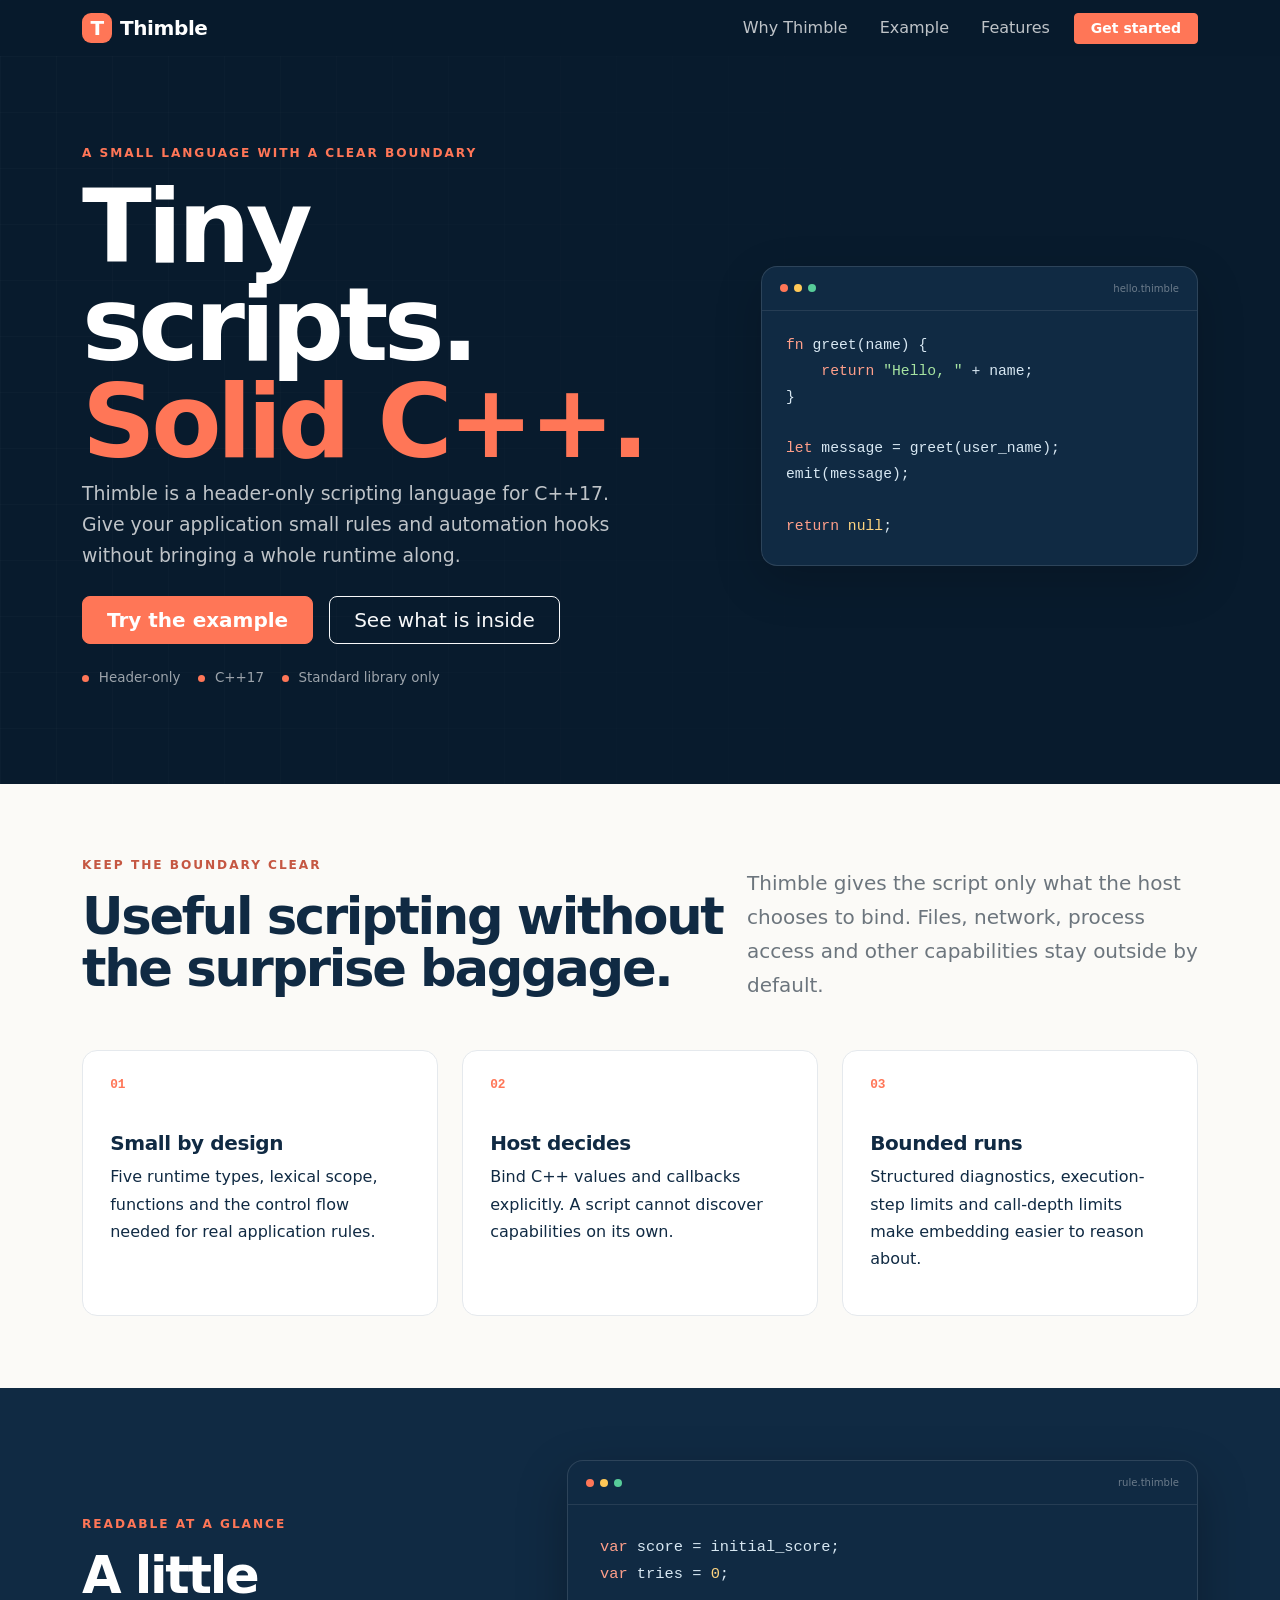
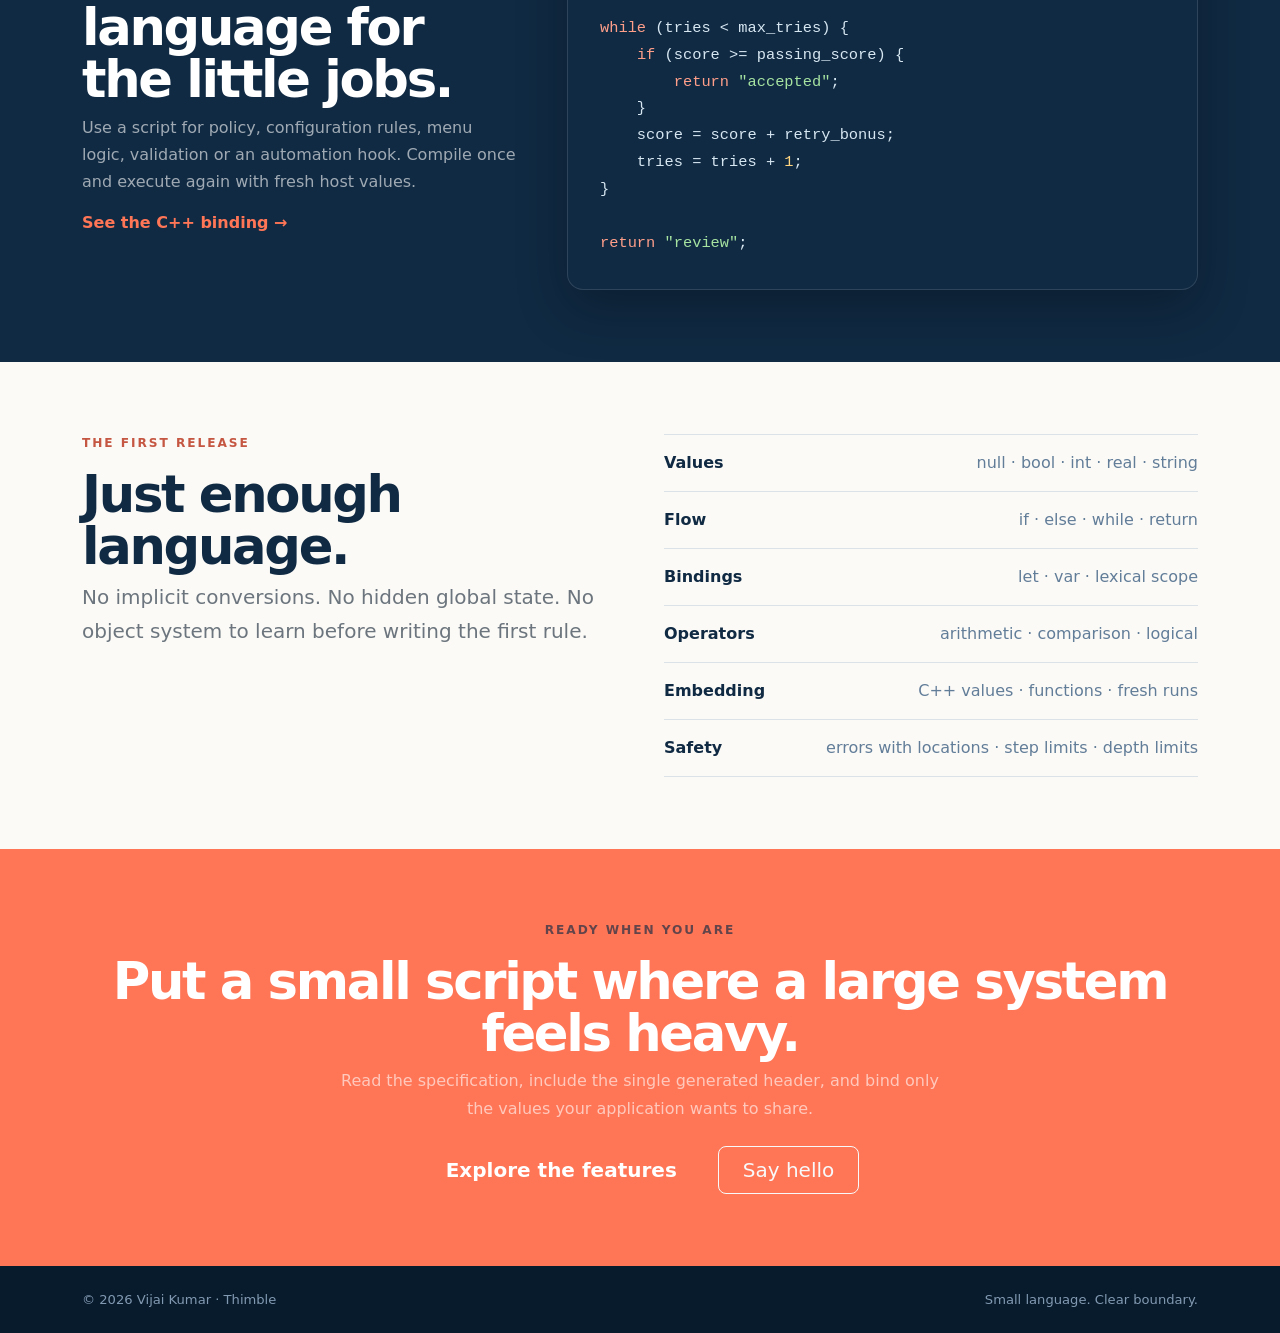
==== site/index.html @ 3c09d011 "Push a static site for docs website" ====
<!doctype html>
<html lang="en">
<head>
  <meta charset="utf-8">
  <meta name="viewport" content="width=device-width, initial-scale=1">
  <meta name="description" content="Thimble is a tiny, safe and embeddable C++17 scripting language.">
  <title>Thimble — tiny scripts for C++</title>
  <link rel="preconnect" href="https://cdn.jsdelivr.net">
  <link href="https://cdn.jsdelivr.net/npm/bootstrap@5.3.3/dist/css/bootstrap.min.css" rel="stylesheet">
  <link href="styles.css" rel="stylesheet">
</head>
<body>
  <nav class="navbar navbar-expand-lg navbar-dark fixed-top thimble-nav">
    <div class="container">
      <a class="navbar-brand d-flex align-items-center gap-2" href="#top">
        <span class="brand-mark">T</span>
        <span>Thimble</span>
      </a>
      <button class="navbar-toggler" type="button" data-bs-toggle="collapse" data-bs-target="#mainNav"
              aria-controls="mainNav" aria-expanded="false" aria-label="Toggle navigation">
        <span class="navbar-toggler-icon"></span>
      </button>
      <div class="collapse navbar-collapse" id="mainNav">
        <ul class="navbar-nav ms-auto align-items-lg-center gap-lg-3">
          <li class="nav-item"><a class="nav-link" href="#why">Why Thimble</a></li>
          <li class="nav-item"><a class="nav-link" href="#example">Example</a></li>
          <li class="nav-item"><a class="nav-link" href="#features">Features</a></li>
          <li class="nav-item"><a class="btn btn-sm btn-coral px-3" href="#get-started">Get started</a></li>
        </ul>
      </div>
    </div>
  </nav>

  <main id="top">
    <section class="hero-section">
      <div class="container position-relative">
        <div class="row align-items-center g-5">
          <div class="col-lg-7">
            <p class="eyebrow">A small language with a clear boundary</p>
            <h1>Tiny scripts.<br><span class="text-coral">Solid C++.</span></h1>
            <p class="hero-copy">Thimble is a header-only scripting language for C++17. Give your application small rules and automation hooks without bringing a whole runtime along.</p>
            <div class="d-flex flex-wrap gap-3 mt-4">
              <a class="btn btn-coral btn-lg px-4" href="#get-started">Try the example</a>
              <a class="btn btn-outline-light btn-lg px-4" href="#features">See what is inside</a>
            </div>
            <div class="hero-notes mt-4">
              <span><span class="dot"></span> Header-only</span>
              <span><span class="dot"></span> C++17</span>
              <span><span class="dot"></span> Standard library only</span>
            </div>
          </div>
          <div class="col-lg-5">
            <div class="code-card shadow-lg">
              <div class="code-top"><span></span><span></span><span></span><small>hello.thimble</small></div>
              <pre><code><span class="code-keyword">fn</span> greet(name) {
    <span class="code-keyword">return</span> <span class="code-string">"Hello, "</span> + name;
}

<span class="code-keyword">let</span> message = greet(user_name);
emit(message);

<span class="code-keyword">return</span> <span class="code-number">null</span>;</code></pre>
            </div>
          </div>
        </div>
      </div>
      <div class="hero-grid"></div>
    </section>

    <section id="why" class="section-light py-5">
      <div class="container py-lg-4">
        <div class="row g-4 align-items-end mb-5">
          <div class="col-lg-7">
            <p class="eyebrow eyebrow-dark">Keep the boundary clear</p>
            <h2>Useful scripting without the surprise baggage.</h2>
          </div>
          <div class="col-lg-5">
            <p class="lead text-secondary mb-0">Thimble gives the script only what the host chooses to bind. Files, network, process access and other capabilities stay outside by default.</p>
          </div>
        </div>
        <div class="row g-4">
          <div class="col-md-4"><div class="feature-card h-100"><div class="feature-icon">01</div><h3>Small by design</h3><p>Five runtime types, lexical scope, functions and the control flow needed for real application rules.</p></div></div>
          <div class="col-md-4"><div class="feature-card h-100"><div class="feature-icon">02</div><h3>Host decides</h3><p>Bind C++ values and callbacks explicitly. A script cannot discover capabilities on its own.</p></div></div>
          <div class="col-md-4"><div class="feature-card h-100"><div class="feature-icon">03</div><h3>Bounded runs</h3><p>Structured diagnostics, execution-step limits and call-depth limits make embedding easier to reason about.</p></div></div>
        </div>
      </div>
    </section>

    <section id="example" class="section-dark py-5">
      <div class="container py-lg-4">
        <div class="row g-5 align-items-center">
          <div class="col-lg-5">
            <p class="eyebrow">Readable at a glance</p>
            <h2 class="text-white">A little language for the little jobs.</h2>
            <p class="text-muted-light">Use a script for policy, configuration rules, menu logic, validation or an automation hook. Compile once and execute again with fresh host values.</p>
            <a class="link-coral" href="#get-started">See the C++ binding →</a>
          </div>
          <div class="col-lg-7">
            <div class="code-card code-card-large">
              <div class="code-top"><span></span><span></span><span></span><small>rule.thimble</small></div>
              <pre><code><span class="code-keyword">var</span> score = initial_score;
<span class="code-keyword">var</span> tries = <span class="code-number">0</span>;

<span class="code-keyword">while</span> (tries &lt; max_tries) {
    <span class="code-keyword">if</span> (score &gt;= passing_score) {
        <span class="code-keyword">return</span> <span class="code-string">"accepted"</span>;
    }
    score = score + retry_bonus;
    tries = tries + <span class="code-number">1</span>;
}

<span class="code-keyword">return</span> <span class="code-string">"review"</span>;</code></pre>
            </div>
          </div>
        </div>
      </div>
    </section>

    <section id="features" class="section-light py-5">
      <div class="container py-lg-4">
        <div class="row g-5">
          <div class="col-lg-6">
            <p class="eyebrow eyebrow-dark">The first release</p>
            <h2>Just enough language.</h2>
            <p class="lead text-secondary">No implicit conversions. No hidden global state. No object system to learn before writing the first rule.</p>
          </div>
          <div class="col-lg-6">
            <div class="feature-list">
              <div><strong>Values</strong><span>null · bool · int · real · string</span></div>
              <div><strong>Flow</strong><span>if · else · while · return</span></div>
              <div><strong>Bindings</strong><span>let · var · lexical scope</span></div>
              <div><strong>Operators</strong><span>arithmetic · comparison · logical</span></div>
              <div><strong>Embedding</strong><span>C++ values · functions · fresh runs</span></div>
              <div><strong>Safety</strong><span>errors with locations · step limits · depth limits</span></div>
            </div>
          </div>
        </div>
      </div>
    </section>

    <section id="get-started" class="cta-section py-5">
      <div class="container py-4 text-center">
        <p class="eyebrow">Ready when you are</p>
        <h2 class="text-white">Put a small script where a large system feels heavy.</h2>
        <p class="text-muted-light mx-auto cta-copy">Read the specification, include the single generated header, and bind only the values your application wants to share.</p>
        <div class="d-flex justify-content-center flex-wrap gap-3 mt-4">
          <a class="btn btn-coral btn-lg px-4" href="#features">Explore the features</a>
          <a class="btn btn-outline-light btn-lg px-4" href="mailto:hello@thimblelang.org">Say hello</a>
        </div>
      </div>
    </section>
  </main>

  <footer class="footer py-4">
    <div class="container d-flex flex-column flex-md-row justify-content-between gap-2">
      <span>© 2026 Vijai Kumar · Thimble</span>
      <span>Small language. Clear boundary.</span>
    </div>
  </footer>

  <script src="https://cdn.jsdelivr.net/npm/bootstrap@5.3.3/dist/js/bootstrap.bundle.min.js"></script>
</body>
</html>
---- site/styles.css ----
:root {
  --ink: #102a43;
  --ink-deep: #081b2d;
  --coral: #ff7657;
  --coral-soft: #fff0eb;
  --paper: #fbfaf7;
  --muted: #627d98;
}

html { scroll-behavior: smooth; }
body { color: var(--ink); background: var(--paper); font-family: Inter, ui-sans-serif, system-ui, -apple-system, BlinkMacSystemFont, "Segoe UI", sans-serif; }
.thimble-nav { background: rgba(8, 27, 45, .94); backdrop-filter: blur(12px); }
.navbar-brand { font-weight: 700; letter-spacing: -.02em; }
.brand-mark { display: inline-grid; place-items: center; width: 30px; height: 30px; border-radius: 9px; background: var(--coral); color: white; font-weight: 800; }
.nav-link { color: rgba(255,255,255,.74) !important; }
.nav-link:hover { color: white !important; }
.btn-coral { background: var(--coral); border-color: var(--coral); color: white; font-weight: 700; }
.btn-coral:hover { background: #ef6549; border-color: #ef6549; color: white; }
.text-coral, .link-coral { color: var(--coral); }
.link-coral { text-decoration: none; font-weight: 700; }
.link-coral:hover { color: #ffad98; }
.hero-section { overflow: hidden; position: relative; min-height: 700px; display: flex; align-items: center; padding: 9rem 0 6rem; color: white; background: var(--ink-deep); }
.hero-grid { position: absolute; inset: 0; opacity: .18; background-image: linear-gradient(rgba(255,255,255,.1) 1px, transparent 1px), linear-gradient(90deg, rgba(255,255,255,.1) 1px, transparent 1px); background-size: 56px 56px; mask-image: linear-gradient(to right, black, transparent 80%); pointer-events: none; }
.hero-section .container { z-index: 1; }
.eyebrow { color: var(--coral); font-size: .76rem; font-weight: 800; letter-spacing: .16em; text-transform: uppercase; }
.eyebrow-dark { color: #c55742; }
h1, h2, h3 { letter-spacing: -.045em; font-weight: 800; }
h1 { font-size: clamp(3.5rem, 8vw, 6.8rem); line-height: .95; }
h2 { font-size: clamp(2.1rem, 4vw, 3.6rem); line-height: 1.02; }
h3 { font-size: 1.25rem; letter-spacing: -.02em; }
.hero-copy { max-width: 560px; color: rgba(255,255,255,.74); font-size: 1.18rem; line-height: 1.65; }
.hero-notes { display: flex; flex-wrap: wrap; gap: 1.1rem; color: rgba(255,255,255,.6); font-size: .84rem; }
.dot { display: inline-block; width: 7px; height: 7px; margin-right: .35rem; border-radius: 50%; background: var(--coral); }
.code-card { position: relative; overflow: hidden; border: 1px solid rgba(255,255,255,.12); border-radius: 16px; background: #102a43; box-shadow: 0 18px 50px rgba(0,0,0,.28); }
.code-top { display: flex; align-items: center; gap: 6px; padding: 14px 18px; border-bottom: 1px solid rgba(255,255,255,.09); color: rgba(255,255,255,.38); font-size: .72rem; }
.code-top span { width: 8px; height: 8px; border-radius: 50%; background: #ff7657; }
.code-top span:nth-child(2) { background: #ffc857; }
.code-top span:nth-child(3) { background: #57cc99; }
.code-top small { margin-left: auto; }
pre { margin: 0; padding: 1.4rem 1.5rem 1.6rem; overflow-x: auto; color: #d7e7f2; font: .92rem/1.75 "SFMono-Regular", Consolas, "Liberation Mono", monospace; }
.code-keyword { color: #ff9f8a; }
.code-string { color: #a6e3a1; }
.code-number { color: #ffd580; }
.code-card-large pre { padding: 1.8rem 2rem 2rem; font-size: .96rem; }
.section-light { background: var(--paper); }
.section-dark { background: var(--ink); }
.feature-card { padding: 1.7rem; border: 1px solid #e5e9ed; border-radius: 15px; background: white; }
.feature-icon { margin-bottom: 2.5rem; color: var(--coral); font: 800 .8rem/1 "SFMono-Regular", Consolas, monospace; }
.feature-card p, .text-secondary { line-height: 1.7; }
.text-muted-light { color: rgba(255,255,255,.6); line-height: 1.7; }
.feature-list { border-top: 1px solid #dbe3e8; }
.feature-list > div { display: flex; justify-content: space-between; gap: 1rem; padding: 1rem 0; border-bottom: 1px solid #dbe3e8; }
.feature-list strong { color: var(--ink); }
.feature-list span { color: var(--muted); text-align: right; }
.cta-section { background: var(--coral); }
.cta-section .eyebrow { color: rgba(16,42,67,.65); }
.cta-copy { max-width: 620px; }
.footer { color: #829ab1; background: var(--ink-deep); font-size: .82rem; }
@media (max-width: 991.98px) { .hero-section { min-height: auto; } .feature-list { margin-top: 0; } }
@media (max-width: 575.98px) { .hero-section { padding-top: 8rem; } .hero-notes { gap: .7rem; } .feature-list > div { flex-direction: column; gap: .35rem; } .feature-list span { text-align: left; } }
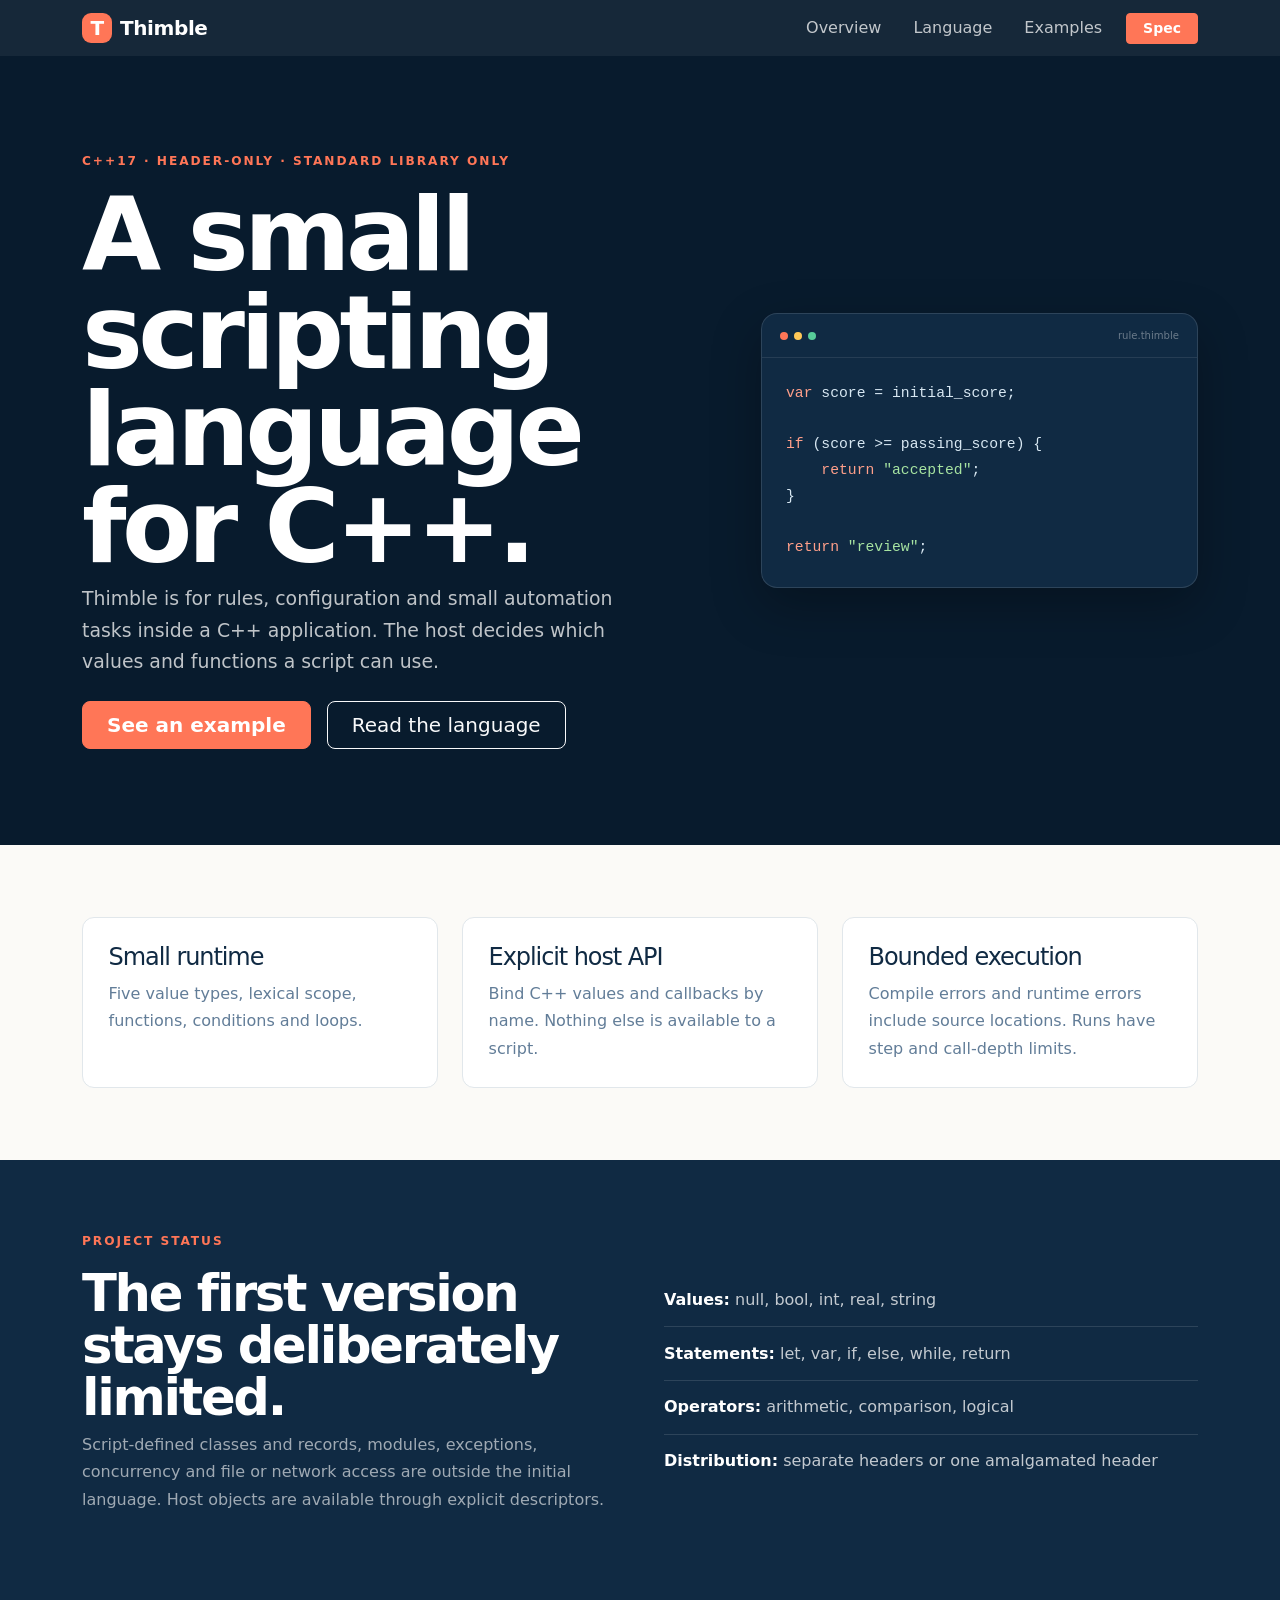
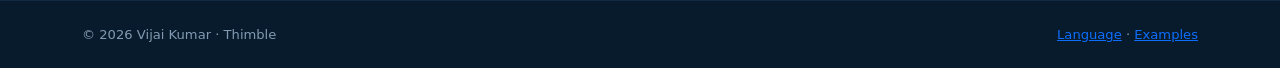
==== commit 43be477b: "Add collections and host objects" ====
--- a/site/index.html
+++ b/site/index.html
@@ -3,110 +3,51 @@
 <head>
   <meta charset="utf-8">
   <meta name="viewport" content="width=device-width, initial-scale=1">
-  <meta name="description" content="Thimble is a tiny, safe and embeddable C++17 scripting language.">
-  <title>Thimble — tiny scripts for C++</title>
-  <link rel="preconnect" href="https://cdn.jsdelivr.net">
+  <meta name="description" content="Thimble is a small embeddable scripting language for C++17.">
+  <title>Thimble: a small scripting language for C++</title>
   <link href="https://cdn.jsdelivr.net/npm/bootstrap@5.3.3/dist/css/bootstrap.min.css" rel="stylesheet">
   <link href="styles.css" rel="stylesheet">
 </head>
 <body>
-  <nav class="navbar navbar-expand-lg navbar-dark fixed-top thimble-nav">
+  <nav class="navbar navbar-expand-lg navbar-dark thimble-nav">
     <div class="container">
-      <a class="navbar-brand d-flex align-items-center gap-2" href="#top">
-        <span class="brand-mark">T</span>
-        <span>Thimble</span>
+      <a class="navbar-brand d-flex align-items-center gap-2" href="index.html">
+        <span class="brand-mark">T</span><span>Thimble</span>
       </a>
-      <button class="navbar-toggler" type="button" data-bs-toggle="collapse" data-bs-target="#mainNav"
-              aria-controls="mainNav" aria-expanded="false" aria-label="Toggle navigation">
+      <button class="navbar-toggler" type="button" data-bs-toggle="collapse" data-bs-target="#mainNav" aria-controls="mainNav" aria-expanded="false" aria-label="Toggle navigation">
         <span class="navbar-toggler-icon"></span>
       </button>
       <div class="collapse navbar-collapse" id="mainNav">
         <ul class="navbar-nav ms-auto align-items-lg-center gap-lg-3">
-          <li class="nav-item"><a class="nav-link" href="#why">Why Thimble</a></li>
-          <li class="nav-item"><a class="nav-link" href="#example">Example</a></li>
-          <li class="nav-item"><a class="nav-link" href="#features">Features</a></li>
-          <li class="nav-item"><a class="btn btn-sm btn-coral px-3" href="#get-started">Get started</a></li>
+          <li class="nav-item"><a class="nav-link active" href="index.html">Overview</a></li>
+          <li class="nav-item"><a class="nav-link" href="language.html">Language</a></li>
+          <li class="nav-item"><a class="nav-link" href="examples.html">Examples</a></li>
+          <li class="nav-item"><a class="btn btn-sm btn-coral px-3" href="language.html">Spec</a></li>
         </ul>
       </div>
     </div>
   </nav>
 
-  <main id="top">
-    <section class="hero-section">
-      <div class="container position-relative">
-        <div class="row align-items-center g-5">
+  <main>
+    <section class="page-hero">
+      <div class="container py-5">
+        <div class="row align-items-center g-5 py-lg-5">
           <div class="col-lg-7">
-            <p class="eyebrow">A small language with a clear boundary</p>
-            <h1>Tiny scripts.<br><span class="text-coral">Solid C++.</span></h1>
-            <p class="hero-copy">Thimble is a header-only scripting language for C++17. Give your application small rules and automation hooks without bringing a whole runtime along.</p>
+            <p class="eyebrow">C++17 · header-only · standard library only</p>
+            <h1>A small scripting language for C++.</h1>
+            <p class="hero-copy">Thimble is for rules, configuration and small automation tasks inside a C++ application. The host decides which values and functions a script can use.</p>
             <div class="d-flex flex-wrap gap-3 mt-4">
-              <a class="btn btn-coral btn-lg px-4" href="#get-started">Try the example</a>
-              <a class="btn btn-outline-light btn-lg px-4" href="#features">See what is inside</a>
-            </div>
-            <div class="hero-notes mt-4">
-              <span><span class="dot"></span> Header-only</span>
-              <span><span class="dot"></span> C++17</span>
-              <span><span class="dot"></span> Standard library only</span>
+              <a class="btn btn-coral btn-lg px-4" href="examples.html">See an example</a>
+              <a class="btn btn-outline-light btn-lg px-4" href="language.html">Read the language</a>
             </div>
           </div>
           <div class="col-lg-5">
-            <div class="code-card shadow-lg">
-              <div class="code-top"><span></span><span></span><span></span><small>hello.thimble</small></div>
-              <pre><code><span class="code-keyword">fn</span> greet(name) {
-    <span class="code-keyword">return</span> <span class="code-string">"Hello, "</span> + name;
-}
-
-<span class="code-keyword">let</span> message = greet(user_name);
-emit(message);
-
-<span class="code-keyword">return</span> <span class="code-number">null</span>;</code></pre>
-            </div>
-          </div>
-        </div>
-      </div>
-      <div class="hero-grid"></div>
-    </section>
-
-    <section id="why" class="section-light py-5">
-      <div class="container py-lg-4">
-        <div class="row g-4 align-items-end mb-5">
-          <div class="col-lg-7">
-            <p class="eyebrow eyebrow-dark">Keep the boundary clear</p>
-            <h2>Useful scripting without the surprise baggage.</h2>
-          </div>
-          <div class="col-lg-5">
-            <p class="lead text-secondary mb-0">Thimble gives the script only what the host chooses to bind. Files, network, process access and other capabilities stay outside by default.</p>
-          </div>
-        </div>
-        <div class="row g-4">
-          <div class="col-md-4"><div class="feature-card h-100"><div class="feature-icon">01</div><h3>Small by design</h3><p>Five runtime types, lexical scope, functions and the control flow needed for real application rules.</p></div></div>
-          <div class="col-md-4"><div class="feature-card h-100"><div class="feature-icon">02</div><h3>Host decides</h3><p>Bind C++ values and callbacks explicitly. A script cannot discover capabilities on its own.</p></div></div>
-          <div class="col-md-4"><div class="feature-card h-100"><div class="feature-icon">03</div><h3>Bounded runs</h3><p>Structured diagnostics, execution-step limits and call-depth limits make embedding easier to reason about.</p></div></div>
-        </div>
-      </div>
-    </section>
-
-    <section id="example" class="section-dark py-5">
-      <div class="container py-lg-4">
-        <div class="row g-5 align-items-center">
-          <div class="col-lg-5">
-            <p class="eyebrow">Readable at a glance</p>
-            <h2 class="text-white">A little language for the little jobs.</h2>
-            <p class="text-muted-light">Use a script for policy, configuration rules, menu logic, validation or an automation hook. Compile once and execute again with fresh host values.</p>
-            <a class="link-coral" href="#get-started">See the C++ binding →</a>
-          </div>
-          <div class="col-lg-7">
-            <div class="code-card code-card-large">
+            <div class="code-card">
               <div class="code-top"><span></span><span></span><span></span><small>rule.thimble</small></div>
               <pre><code><span class="code-keyword">var</span> score = initial_score;
-<span class="code-keyword">var</span> tries = <span class="code-number">0</span>;
 
-<span class="code-keyword">while</span> (tries &lt; max_tries) {
-    <span class="code-keyword">if</span> (score &gt;= passing_score) {
-        <span class="code-keyword">return</span> <span class="code-string">"accepted"</span>;
-    }
-    score = score + retry_bonus;
-    tries = tries + <span class="code-number">1</span>;
+<span class="code-keyword">if</span> (score &gt;= passing_score) {
+    <span class="code-keyword">return</span> <span class="code-string">"accepted"</span>;
 }
 
 <span class="code-keyword">return</span> <span class="code-string">"review"</span>;</code></pre>
@@ -116,48 +57,38 @@
       </div>
     </section>
 
-    <section id="features" class="section-light py-5">
+    <section class="section-light py-5">
       <div class="container py-lg-4">
-        <div class="row g-5">
-          <div class="col-lg-6">
-            <p class="eyebrow eyebrow-dark">The first release</p>
-            <h2>Just enough language.</h2>
-            <p class="lead text-secondary">No implicit conversions. No hidden global state. No object system to learn before writing the first rule.</p>
-          </div>
-          <div class="col-lg-6">
-            <div class="feature-list">
-              <div><strong>Values</strong><span>null · bool · int · real · string</span></div>
-              <div><strong>Flow</strong><span>if · else · while · return</span></div>
-              <div><strong>Bindings</strong><span>let · var · lexical scope</span></div>
-              <div><strong>Operators</strong><span>arithmetic · comparison · logical</span></div>
-              <div><strong>Embedding</strong><span>C++ values · functions · fresh runs</span></div>
-              <div><strong>Safety</strong><span>errors with locations · step limits · depth limits</span></div>
-            </div>
-          </div>
+        <div class="row g-4">
+          <div class="col-md-4"><div class="plain-card h-100"><h2 class="h4">Small runtime</h2><p>Five value types, lexical scope, functions, conditions and loops.</p></div></div>
+          <div class="col-md-4"><div class="plain-card h-100"><h2 class="h4">Explicit host API</h2><p>Bind C++ values and callbacks by name. Nothing else is available to a script.</p></div></div>
+          <div class="col-md-4"><div class="plain-card h-100"><h2 class="h4">Bounded execution</h2><p>Compile errors and runtime errors include source locations. Runs have step and call-depth limits.</p></div></div>
         </div>
       </div>
     </section>
 
-    <section id="get-started" class="cta-section py-5">
-      <div class="container py-4 text-center">
-        <p class="eyebrow">Ready when you are</p>
-        <h2 class="text-white">Put a small script where a large system feels heavy.</h2>
-        <p class="text-muted-light mx-auto cta-copy">Read the specification, include the single generated header, and bind only the values your application wants to share.</p>
-        <div class="d-flex justify-content-center flex-wrap gap-3 mt-4">
-          <a class="btn btn-coral btn-lg px-4" href="#features">Explore the features</a>
-          <a class="btn btn-outline-light btn-lg px-4" href="mailto:hello@thimblelang.org">Say hello</a>
+    <section class="section-dark py-5">
+      <div class="container py-lg-4">
+        <div class="row g-5 align-items-center">
+          <div class="col-lg-6">
+            <p class="eyebrow">Project status</p>
+            <h2 class="text-white">The first version stays deliberately limited.</h2>
+            <p class="text-muted-light">Script-defined classes and records, modules, exceptions, concurrency and file or network access are outside the initial language. Host objects are available through explicit descriptors.</p>
+          </div>
+          <div class="col-lg-6">
+            <ul class="simple-list">
+              <li><strong>Values:</strong> null, bool, int, real, string</li>
+              <li><strong>Statements:</strong> let, var, if, else, while, return</li>
+              <li><strong>Operators:</strong> arithmetic, comparison, logical</li>
+              <li><strong>Distribution:</strong> separate headers or one amalgamated header</li>
+            </ul>
+          </div>
         </div>
       </div>
     </section>
   </main>
 
-  <footer class="footer py-4">
-    <div class="container d-flex flex-column flex-md-row justify-content-between gap-2">
-      <span>© 2026 Vijai Kumar · Thimble</span>
-      <span>Small language. Clear boundary.</span>
-    </div>
-  </footer>
-
+  <footer class="footer py-4"><div class="container d-flex flex-column flex-md-row justify-content-between gap-2"><span>© 2026 Vijai Kumar · Thimble</span><span><a href="language.html">Language</a> · <a href="examples.html">Examples</a></span></div></footer>
   <script src="https://cdn.jsdelivr.net/npm/bootstrap@5.3.3/dist/js/bootstrap.bundle.min.js"></script>
 </body>
 </html>
--- a/site/styles.css
+++ b/site/styles.css
@@ -20,6 +20,9 @@
 .link-coral { text-decoration: none; font-weight: 700; }
 .link-coral:hover { color: #ffad98; }
 .hero-section { overflow: hidden; position: relative; min-height: 700px; display: flex; align-items: center; padding: 9rem 0 6rem; color: white; background: var(--ink-deep); }
+.page-hero { color: white; background: var(--ink-deep); }
+.subpage-header { padding-top: 4rem; background: var(--paper); border-bottom: 1px solid #e5e9ed; }
+.subpage-header h1 { max-width: 760px; font-size: clamp(2.8rem, 6vw, 5rem); }
 .hero-grid { position: absolute; inset: 0; opacity: .18; background-image: linear-gradient(rgba(255,255,255,.1) 1px, transparent 1px), linear-gradient(90deg, rgba(255,255,255,.1) 1px, transparent 1px); background-size: 56px 56px; mask-image: linear-gradient(to right, black, transparent 80%); pointer-events: none; }
 .hero-section .container { z-index: 1; }
 .eyebrow { color: var(--coral); font-size: .76rem; font-weight: 800; letter-spacing: .16em; text-transform: uppercase; }
@@ -41,10 +44,18 @@
 .code-keyword { color: #ff9f8a; }
 .code-string { color: #a6e3a1; }
 .code-number { color: #ffd580; }
+.code-comment { color: #8da7b8; }
 .code-card-large pre { padding: 1.8rem 2rem 2rem; font-size: .96rem; }
+.code-card-light { border-color: #dbe3e8; background: var(--ink); }
 .section-light { background: var(--paper); }
 .section-dark { background: var(--ink); }
 .feature-card { padding: 1.7rem; border: 1px solid #e5e9ed; border-radius: 15px; background: white; }
+.plain-card { padding: 1.6rem; border: 1px solid #e1e7eb; border-radius: 12px; background: white; }
+.plain-card p { margin: 0; color: var(--muted); line-height: 1.7; }
+.simple-list { padding-left: 0; margin: 0; color: rgba(255,255,255,.75); list-style: none; }
+.simple-list li { padding: .9rem 0; border-bottom: 1px solid rgba(255,255,255,.12); }
+.simple-list li:last-child { border-bottom: 0; }
+.simple-list strong { color: white; }
 .feature-icon { margin-bottom: 2.5rem; color: var(--coral); font: 800 .8rem/1 "SFMono-Regular", Consolas, monospace; }
 .feature-card p, .text-secondary { line-height: 1.7; }
 .text-muted-light { color: rgba(255,255,255,.6); line-height: 1.7; }
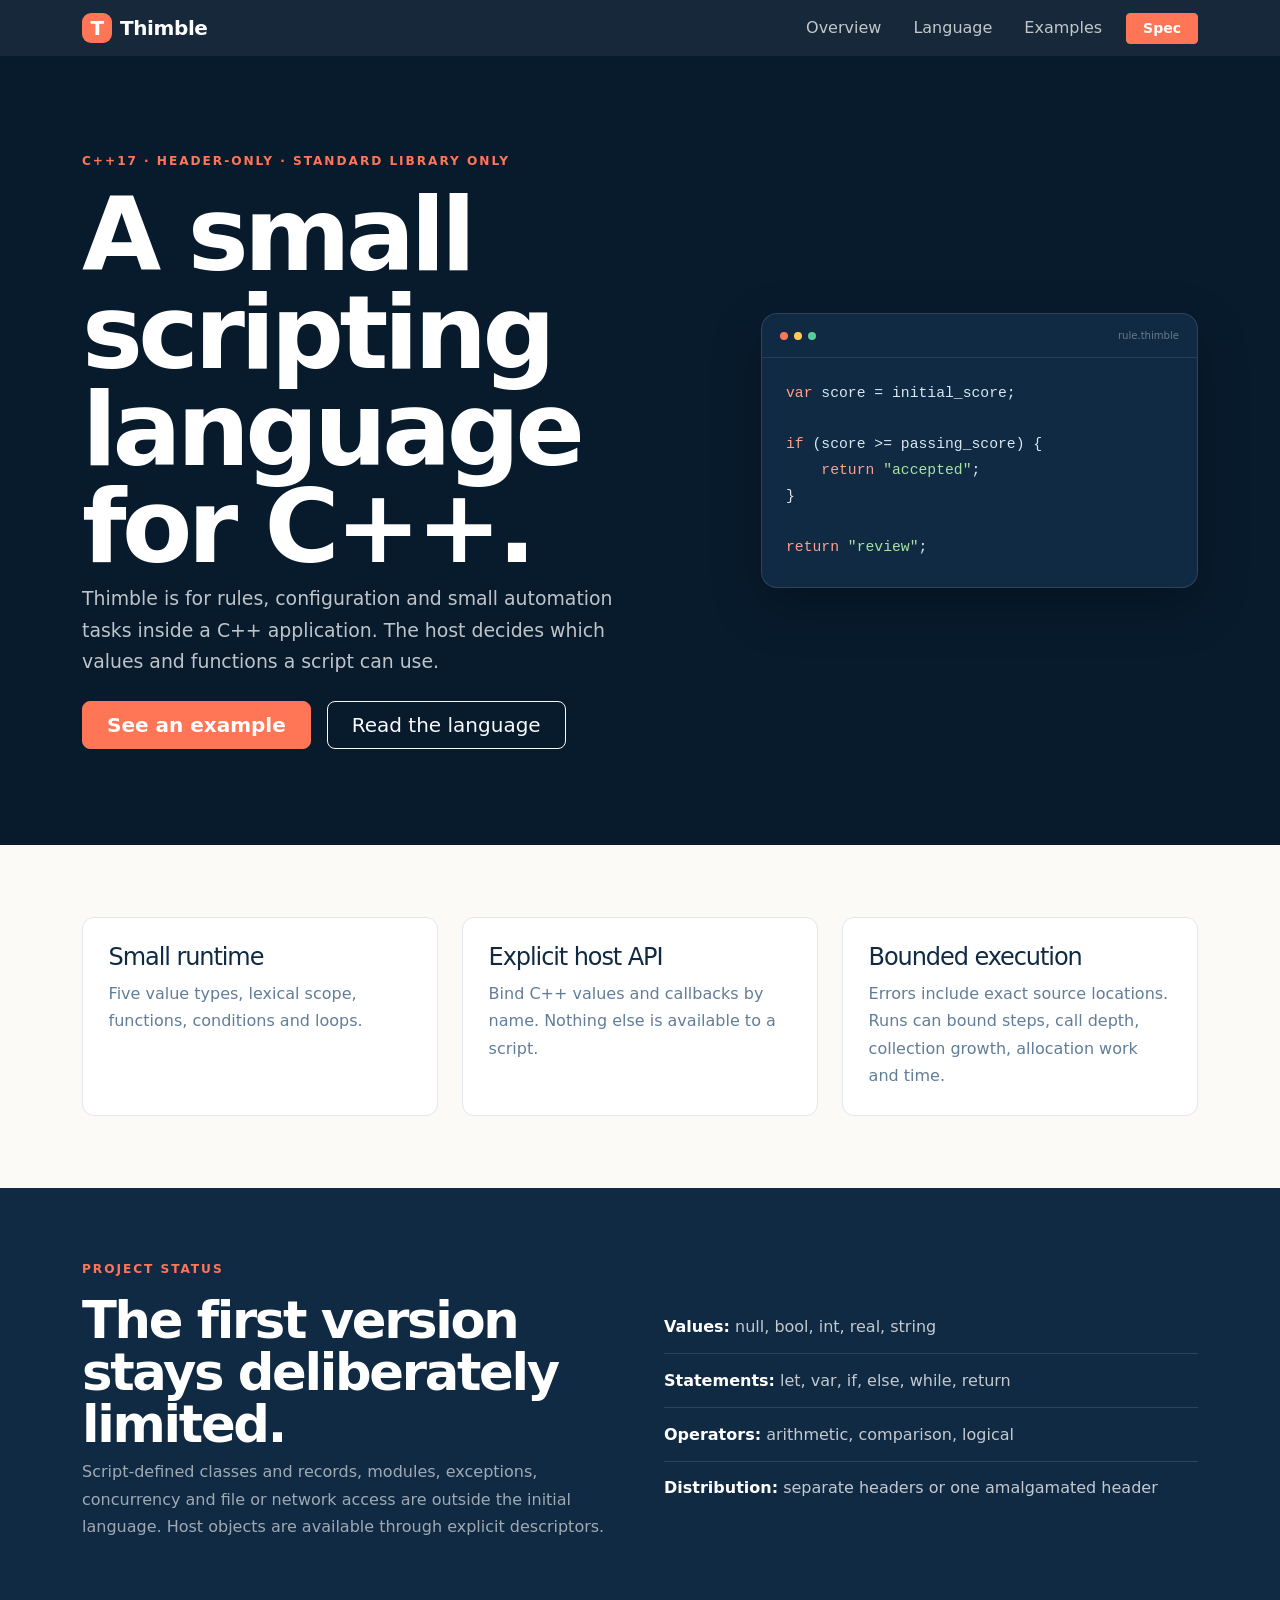
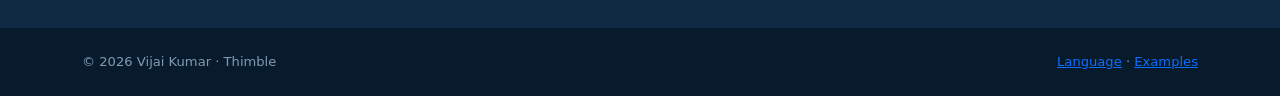
==== commit a30b9f5c: "Harden Thimble runtime and release tooling" ====
--- a/site/index.html
+++ b/site/index.html
@@ -62,7 +62,7 @@
         <div class="row g-4">
           <div class="col-md-4"><div class="plain-card h-100"><h2 class="h4">Small runtime</h2><p>Five value types, lexical scope, functions, conditions and loops.</p></div></div>
           <div class="col-md-4"><div class="plain-card h-100"><h2 class="h4">Explicit host API</h2><p>Bind C++ values and callbacks by name. Nothing else is available to a script.</p></div></div>
-          <div class="col-md-4"><div class="plain-card h-100"><h2 class="h4">Bounded execution</h2><p>Compile errors and runtime errors include source locations. Runs have step and call-depth limits.</p></div></div>
+          <div class="col-md-4"><div class="plain-card h-100"><h2 class="h4">Bounded execution</h2><p>Errors include exact source locations. Runs can bound steps, call depth, collection growth, allocation work and time.</p></div></div>
         </div>
       </div>
     </section>
